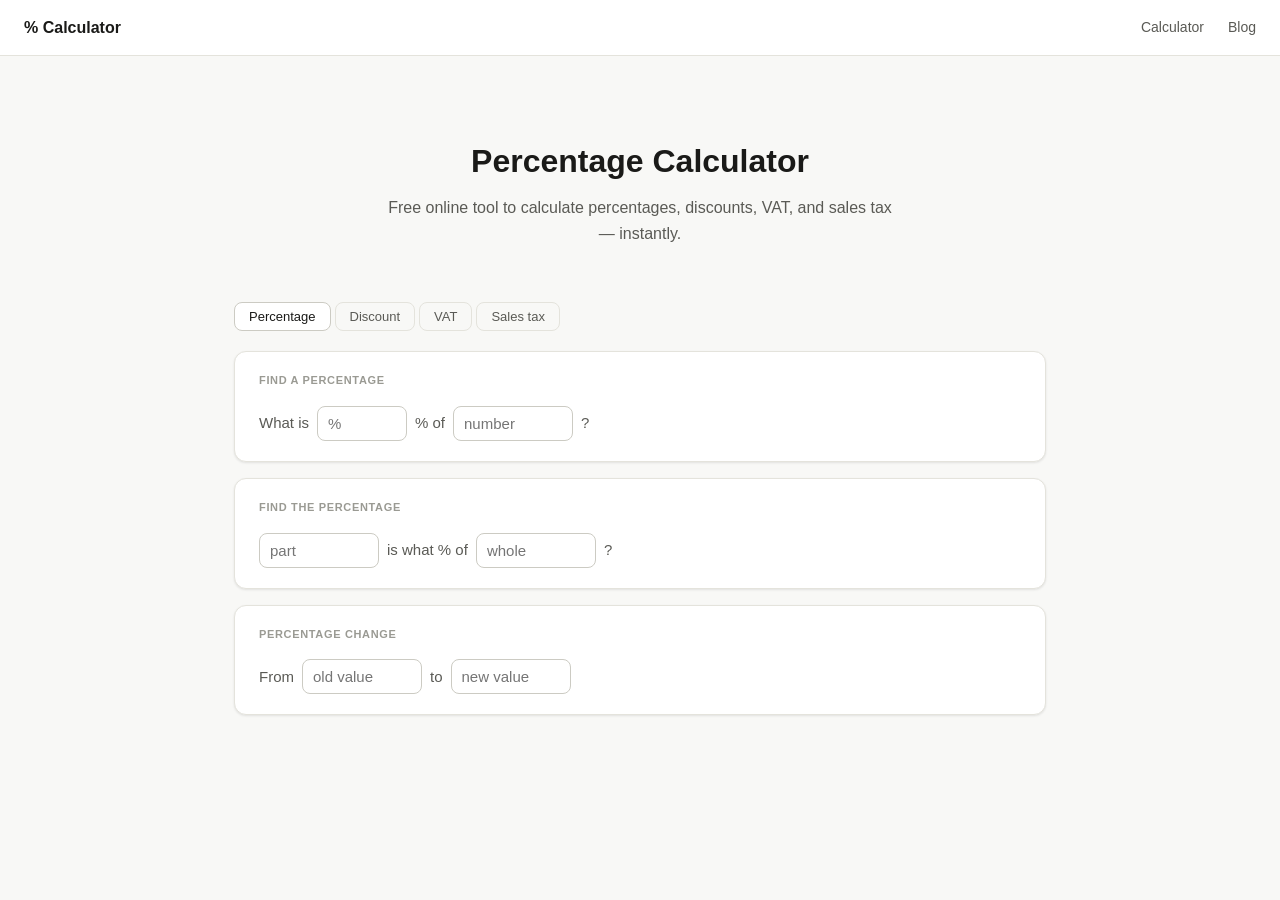
==== index.html @ 093094cc "All claude files uploaded" ====
<!DOCTYPE html>
<html lang="en">
<head>
  <meta charset="UTF-8">
  <meta name="viewport" content="width=device-width, initial-scale=1.0">
  <title>Percentage Calculator — Free Online Calculator</title>
  <meta name="description" content="Free online percentage calculator. Calculate percentages, discounts, VAT, and sales tax instantly. No signup required.">
  <meta property="og:title" content="Percentage Calculator — Free Online Calculator">
  <meta property="og:description" content="Free online percentage calculator. Calculate percentages, discounts, VAT, and sales tax instantly.">
  <meta property="og:url" content="https://kabeersdev.github.io/percentage_calculator/">
  <meta property="og:type" content="website">
  <meta name="robots" content="index, follow">
  <link rel="canonical" href="https://kabeersdev.github.io/percentage_calculator/">
  <link rel="stylesheet" href="assets/style.css">
</head>
<body>

<nav>
  <a class="nav-logo" href="index.html">% Calculator</a>
  <div class="nav-links">
    <a href="index.html">Calculator</a>
    <a href="blog.html">Blog</a>
  </div>
</nav>

<div class="container">
  <div class="hero">
    <h1>Percentage Calculator</h1>
    <p>Free online tool to calculate percentages, discounts, VAT, and sales tax — instantly.</p>
  </div>

  <div class="tabs">
    <button class="tab active" onclick="switchTab('pct',this)">Percentage</button>
    <button class="tab" onclick="switchTab('discount',this)">Discount</button>
    <button class="tab" onclick="switchTab('vat',this)">VAT</button>
    <button class="tab" onclick="switchTab('tax',this)">Sales tax</button>
  </div>

  <!-- PERCENTAGE -->
  <div class="page active" id="page-pct">
    <div class="card">
      <div class="card-title">Find a percentage</div>
      <div style="display:flex;align-items:center;gap:8px;flex-wrap:wrap">
        <span style="color:var(--text-2)">What is</span>
        <input type="number" id="c1-pct" placeholder="%" style="width:90px" oninput="calc1()">
        <span style="color:var(--text-2)">% of</span>
        <input type="number" id="c1-num" placeholder="number" style="width:120px" oninput="calc1()">
        <span style="color:var(--text-2)">?</span>
      </div>
      <div id="c1-result" class="result" style="display:none">
        <span class="result-label" id="c1-label"></span>
        <div style="display:flex;align-items:center;gap:8px">
          <span class="result-value" id="c1-val"></span>
          <button class="copy-btn" onclick="copyEl('c1-val')" title="Copy">⎘</button>
        </div>
      </div>
    </div>
    <div class="card">
      <div class="card-title">Find the percentage</div>
      <div style="display:flex;align-items:center;gap:8px;flex-wrap:wrap">
        <input type="number" id="c2-part" placeholder="part" style="width:120px" oninput="calc2()">
        <span style="color:var(--text-2)">is what % of</span>
        <input type="number" id="c2-whole" placeholder="whole" style="width:120px" oninput="calc2()">
        <span style="color:var(--text-2)">?</span>
      </div>
      <div id="c2-result" class="result success" style="display:none">
        <span class="result-label" id="c2-label"></span>
        <div style="display:flex;align-items:center;gap:8px">
          <span class="result-value" id="c2-val"></span>
          <button class="copy-btn" onclick="copyEl('c2-val')" title="Copy">⎘</button>
        </div>
      </div>
    </div>
    <div class="card">
      <div class="card-title">Percentage change</div>
      <div style="display:flex;align-items:center;gap:8px;flex-wrap:wrap">
        <span style="color:var(--text-2)">From</span>
        <input type="number" id="c3-from" placeholder="old value" style="width:120px" oninput="calc3()">
        <span style="color:var(--text-2)">to</span>
        <input type="number" id="c3-to" placeholder="new value" style="width:120px" oninput="calc3()">
      </div>
      <div id="c3-result" class="result" style="display:none">
        <span class="result-label" id="c3-label"></span>
        <div style="display:flex;align-items:center;gap:8px">
          <span class="result-value" id="c3-val"></span>
          <button class="copy-btn" onclick="copyEl('c3-val')" title="Copy">⎘</button>
        </div>
      </div>
    </div>
  </div>

  <!-- DISCOUNT -->
  <div class="page" id="page-discount">
    <div class="card">
      <div class="card-title">Discount calculator</div>
      <div class="field"><label>Original price</label><input type="number" id="d-orig" placeholder="e.g. 100" oninput="calcDiscount()"></div>
      <div class="field"><label>Discount percentage (%)</label><input type="number" id="d-pct" placeholder="e.g. 20" oninput="calcDiscount()"></div>
      <div id="d-results" style="display:none">
        <div class="results-grid">
          <div class="stat"><div class="stat-label">Discount amount</div><div class="stat-value" id="d-amount"></div></div>
          <div class="stat"><div class="stat-label">Final price</div><div class="stat-value" id="d-final"></div></div>
          <div class="stat"><div class="stat-label">You save</div><div class="stat-value" id="d-save" style="color:var(--success)"></div></div>
          <div class="stat"><div class="stat-label">You pay</div><div class="stat-value" id="d-pay"></div></div>
        </div>
      </div>
    </div>
  </div>

  <!-- VAT -->
  <div class="page" id="page-vat">
    <div class="card">
      <div class="card-title">VAT calculator</div>
      <div class="field">
        <label>Country / region</label>
        <select id="vat-country" onchange="setVatRate()">
          <option value="">Custom rate</option>
          <option value="20">🇬🇧 UK — 20%</option>
          <option value="20">🇫🇷 France — 20%</option>
          <option value="19">🇩🇪 Germany — 19%</option>
          <option value="22">🇮🇹 Italy — 22%</option>
          <option value="21">🇪🇸 Spain — 21%</option>
          <option value="23">🇵🇱 Poland — 23%</option>
          <option value="25">🇸🇪 Sweden — 25%</option>
          <option value="25">🇩🇰 Denmark — 25%</option>
          <option value="25.5">🇫🇮 Finland — 25.5%</option>
          <option value="23">🇮🇪 Ireland — 23%</option>
          <option value="21">🇳🇱 Netherlands — 21%</option>
          <option value="21">🇧🇪 Belgium — 21%</option>
          <option value="24">🇬🇷 Greece — 24%</option>
          <option value="20">🇦🇹 Austria — 20%</option>
          <option value="5">🇦🇪 UAE — 5%</option>
          <option value="18">🇮🇳 India GST — 18%</option>
          <option value="10">🇦🇺 Australia GST — 10%</option>
          <option value="15">🇳🇿 New Zealand GST — 15%</option>
        </select>
      </div>
      <div class="field"><label>VAT rate (%)</label><input type="number" id="vat-rate" placeholder="e.g. 20" oninput="calcVat()"></div>
      <div class="field"><label>Net price (before VAT)</label><input type="number" id="vat-net" placeholder="e.g. 100" oninput="calcVat('net')"></div>
      <div class="field"><label>Gross price (after VAT)</label><input type="number" id="vat-gross" placeholder="e.g. 120" oninput="calcVat('gross')"></div>
      <div id="vat-results" style="display:none">
        <div class="results-grid">
          <div class="stat"><div class="stat-label">Net price</div><div class="stat-value" id="vat-net-out"></div></div>
          <div class="stat"><div class="stat-label">VAT amount</div><div class="stat-value" id="vat-amount"></div></div>
          <div class="stat" style="grid-column:1/-1"><div class="stat-label">Gross price</div><div class="stat-value" id="vat-gross-out"></div></div>
        </div>
      </div>
    </div>
  </div>

  <!-- SALES TAX -->
  <div class="page" id="page-tax">
    <div class="card">
      <div class="card-title">Sales tax calculator</div>
      <div class="field">
        <label>State / region</label>
        <select id="tax-state" onchange="setTaxRate()">
          <option value="">Custom rate</option>
          <option value="0">Alaska — 0%</option>
          <option value="5.6">Arizona — 5.6%</option>
          <option value="6.5">Arkansas — 6.5%</option>
          <option value="7.25">California — 7.25%</option>
          <option value="2.9">Colorado — 2.9%</option>
          <option value="6.35">Connecticut — 6.35%</option>
          <option value="0">Delaware — 0%</option>
          <option value="6">Florida — 6%</option>
          <option value="4">Georgia — 4%</option>
          <option value="6.25">Illinois — 6.25%</option>
          <option value="7">Indiana — 7%</option>
          <option value="6">Iowa — 6%</option>
          <option value="6.5">Kansas — 6.5%</option>
          <option value="6">Kentucky — 6%</option>
          <option value="4.45">Louisiana — 4.45%</option>
          <option value="6">Maryland — 6%</option>
          <option value="6.25">Massachusetts — 6.25%</option>
          <option value="6">Michigan — 6%</option>
          <option value="6.875">Minnesota — 6.875%</option>
          <option value="7">Mississippi — 7%</option>
          <option value="4.225">Missouri — 4.225%</option>
          <option value="0">Montana — 0%</option>
          <option value="5.5">Nebraska — 5.5%</option>
          <option value="6.85">Nevada — 6.85%</option>
          <option value="0">New Hampshire — 0%</option>
          <option value="6.625">New Jersey — 6.625%</option>
          <option value="4">New York — 4%</option>
          <option value="4.75">North Carolina — 4.75%</option>
          <option value="5.75">Ohio — 5.75%</option>
          <option value="4.5">Oklahoma — 4.5%</option>
          <option value="0">Oregon — 0%</option>
          <option value="6">Pennsylvania — 6%</option>
          <option value="7">Rhode Island — 7%</option>
          <option value="6">South Carolina — 6%</option>
          <option value="7">Tennessee — 7%</option>
          <option value="6.25">Texas — 6.25%</option>
          <option value="6.5">Washington — 6.5%</option>
          <option value="5">Wisconsin — 5%</option>
        </select>
      </div>
      <div class="field"><label>Sales tax rate (%)</label><input type="number" id="tax-rate" placeholder="e.g. 8" oninput="calcTax()"></div>
      <div class="field"><label>Pre-tax price</label><input type="number" id="tax-pre" placeholder="e.g. 100" oninput="calcTax('pre')"></div>
      <div class="field"><label>Total price (tax included)</label><input type="number" id="tax-total" placeholder="e.g. 108" oninput="calcTax('total')"></div>
      <div id="tax-results" style="display:none">
        <div class="results-grid">
          <div class="stat"><div class="stat-label">Pre-tax price</div><div class="stat-value" id="tax-pre-out"></div></div>
          <div class="stat"><div class="stat-label">Tax amount</div><div class="stat-value" id="tax-amount"></div></div>
          <div class="stat" style="grid-column:1/-1"><div class="stat-label">Total price</div><div class="stat-value" id="tax-total-out"></div></div>
        </div>
      </div>
    </div>
  </div>
</div>

<div id="toast"></div>

<script>
function switchTab(name, el) {
  document.querySelectorAll('.tab').forEach(t => t.classList.remove('active'));
  document.querySelectorAll('.page').forEach(p => p.classList.remove('active'));
  el.classList.add('active');
  document.getElementById('page-' + name).classList.add('active');
}
function fmt(n) { return parseFloat(n.toFixed(4)).toLocaleString(undefined, {maximumFractionDigits:2}); }
function fmtC(n) { return '$' + fmt(n); }
function copyEl(id) {
  navigator.clipboard.writeText(document.getElementById(id).textContent).catch(()=>{});
  showToast('Copied!');
}
function showToast(msg) {
  const t = document.getElementById('toast');
  t.textContent = msg; t.classList.add('show');
  setTimeout(() => t.classList.remove('show'), 2000);
}
function calc1() {
  const p = parseFloat(document.getElementById('c1-pct').value);
  const n = parseFloat(document.getElementById('c1-num').value);
  const r = document.getElementById('c1-result');
  if (!isNaN(p) && !isNaN(n)) {
    document.getElementById('c1-val').textContent = fmt(p/100*n);
    document.getElementById('c1-label').textContent = p + '% of ' + fmt(n) + ' =';
    r.style.display='flex'; r.className='result';
  } else r.style.display='none';
}
function calc2() {
  const part = parseFloat(document.getElementById('c2-part').value);
  const whole = parseFloat(document.getElementById('c2-whole').value);
  const r = document.getElementById('c2-result');
  if (!isNaN(part) && !isNaN(whole) && whole!==0) {
    document.getElementById('c2-val').textContent = fmt(part/whole*100) + '%';
    document.getElementById('c2-label').textContent = fmt(part) + ' is';
    r.style.display='flex'; r.className='result success';
  } else r.style.display='none';
}
function calc3() {
  const from = parseFloat(document.getElementById('c3-from').value);
  const to = parseFloat(document.getElementById('c3-to').value);
  const r = document.getElementById('c3-result');
  if (!isNaN(from) && !isNaN(to) && from!==0) {
    const ch = (to-from)/Math.abs(from)*100;
    document.getElementById('c3-val').textContent = (ch>=0?'+':'') + fmt(ch) + '%';
    document.getElementById('c3-label').textContent = ch>=0 ? '↑ increase' : '↓ decrease';
    r.style.display='flex'; r.className='result ' + (ch>=0?'success':'warning');
  } else r.style.display='none';
}
function calcDiscount() {
  const orig = parseFloat(document.getElementById('d-orig').value);
  const pct = parseFloat(document.getElementById('d-pct').value);
  const r = document.getElementById('d-results');
  if (!isNaN(orig) && !isNaN(pct)) {
    const disc = orig*pct/100;
    document.getElementById('d-amount').textContent = fmtC(disc);
    document.getElementById('d-final').textContent = fmtC(orig-disc);
    document.getElementById('d-save').textContent = fmtC(disc);
    document.getElementById('d-pay').textContent = fmt(100-pct) + '%';
    r.style.display='block';
  } else r.style.display='none';
}
function setVatRate() {
  const v = document.getElementById('vat-country').value;
  if (v) { document.getElementById('vat-rate').value = v; calcVat(); }
}
function calcVat(src) {
  const rate = parseFloat(document.getElementById('vat-rate').value);
  const net = parseFloat(document.getElementById('vat-net').value);
  const gross = parseFloat(document.getElementById('vat-gross').value);
  const r = document.getElementById('vat-results');
  if (isNaN(rate)) { r.style.display='none'; return; }
  let n, g, vat;
  if (src==='net' && !isNaN(net)) {
    n=net; vat=net*rate/100; g=net+vat;
    document.getElementById('vat-gross').value = parseFloat(g.toFixed(2));
  } else if (src==='gross' && !isNaN(gross)) {
    n=gross/(1+rate/100); vat=gross-n; g=gross;
    document.getElementById('vat-net').value = parseFloat(n.toFixed(2));
  } else if (!isNaN(net)) { n=net; vat=net*rate/100; g=net+vat; }
  else { r.style.display='none'; return; }
  document.getElementById('vat-net-out').textContent = fmtC(n);
  document.getElementById('vat-amount').textContent = fmtC(vat);
  document.getElementById('vat-gross-out').textContent = fmtC(g);
  r.style.display='block';
}
function setTaxRate() {
  const v = document.getElementById('tax-state').value;
  if (v!=='') { document.getElementById('tax-rate').value = v; calcTax(); }
}
function calcTax(src) {
  const rate = parseFloat(document.getElementById('tax-rate').value);
  const pre = parseFloat(document.getElementById('tax-pre').value);
  const total = parseFloat(document.getElementById('tax-total').value);
  const r = document.getElementById('tax-results');
  if (isNaN(rate)) { r.style.display='none'; return; }
  let p, t, tax;
  if (src==='pre' && !isNaN(pre)) {
    p=pre; tax=pre*rate/100; t=pre+tax;
    document.getElementById('tax-total').value = parseFloat(t.toFixed(2));
  } else if (src==='total' && !isNaN(total)) {
    p=total/(1+rate/100); tax=total-p; t=total;
    document.getElementById('tax-pre').value = parseFloat(p.toFixed(2));
  } else if (!isNaN(pre)) { p=pre; tax=pre*rate/100; t=pre+tax; }
  else { r.style.display='none'; return; }
  document.getElementById('tax-pre-out').textContent = fmtC(p);
  document.getElementById('tax-amount').textContent = fmtC(tax);
  document.getElementById('tax-total-out').textContent = fmtC(t);
  r.style.display='block';
}
</script>
</body>
</html>
---- assets/style.css ----
*, *::before, *::after { box-sizing: border-box; margin: 0; padding: 0; }
:root {
  --bg: #f8f8f6;
  --surface: #ffffff;
  --border: #e4e3dc;
  --border-strong: #cccbc3;
  --text: #1a1a18;
  --text-2: #5a5a55;
  --text-3: #9a9a93;
  --accent: #2563eb;
  --accent-bg: #eff6ff;
  --accent-border: #bfdbfe;
  --success: #16a34a;
  --success-bg: #f0fdf4;
  --success-border: #bbf7d0;
  --warning: #b45309;
  --warning-bg: #fffbeb;
  --danger: #dc2626;
  --danger-bg: #fef2f2;
  --radius: 8px;
  --shadow: 0 1px 3px rgba(0,0,0,.06), 0 1px 2px rgba(0,0,0,.04);
}
body { font-family: -apple-system, BlinkMacSystemFont, 'Segoe UI', sans-serif; background: var(--bg); color: var(--text); line-height: 1.6; font-size: 15px; }
a { color: var(--accent); text-decoration: none; }
a:hover { text-decoration: underline; }

nav { background: var(--surface); border-bottom: 1px solid var(--border); padding: 0 1.5rem; display: flex; align-items: center; justify-content: space-between; height: 56px; position: sticky; top: 0; z-index: 10; }
.nav-logo { font-weight: 600; font-size: 16px; color: var(--text); text-decoration: none; }
.nav-links { display: flex; gap: 1.5rem; }
.nav-links a { font-size: 14px; color: var(--text-2); }
.nav-links a:hover { color: var(--text); text-decoration: none; }

.container { max-width: 860px; margin: 0 auto; padding: 2rem 1.5rem; }
.container-wide { max-width: 1100px; margin: 0 auto; padding: 2rem 1.5rem; }

.card { background: var(--surface); border: 1px solid var(--border); border-radius: 12px; padding: 1.25rem 1.5rem; margin-bottom: 1rem; box-shadow: var(--shadow); }
.card-title { font-size: 11px; font-weight: 600; color: var(--text-3); letter-spacing: .06em; text-transform: uppercase; margin-bottom: 1rem; }

.tabs { display: flex; gap: 4px; flex-wrap: wrap; margin-bottom: 1.25rem; }
.tab { padding: 6px 14px; border-radius: var(--radius); border: 1px solid var(--border); background: none; color: var(--text-2); font-size: 13px; cursor: pointer; font-family: inherit; transition: all .12s; }
.tab:hover { background: var(--bg); }
.tab.active { background: var(--surface); border-color: var(--border-strong); color: var(--text); font-weight: 500; }
.page { display: none; }
.page.active { display: block; }

input[type=text], input[type=number], input[type=email], input[type=url], select, textarea {
  width: 100%; padding: 8px 10px; border-radius: var(--radius); border: 1px solid var(--border-strong);
  background: var(--surface); color: var(--text); font-size: 15px; font-family: inherit; outline: none;
}
input:focus, select:focus, textarea:focus { border-color: var(--accent); box-shadow: 0 0 0 3px var(--accent-bg); }
textarea { resize: vertical; min-height: 120px; }
label { display: block; font-size: 13px; color: var(--text-2); margin-bottom: 4px; }
.field { margin-bottom: .875rem; }

.btn { display: inline-flex; align-items: center; gap: 6px; padding: 8px 16px; border-radius: var(--radius); border: 1px solid var(--border-strong); background: var(--surface); color: var(--text); font-size: 14px; font-family: inherit; cursor: pointer; transition: all .12s; font-weight: 500; }
.btn:hover { background: var(--bg); }
.btn-primary { background: var(--accent); color: #fff; border-color: var(--accent); }
.btn-primary:hover { background: #1d4ed8; border-color: #1d4ed8; }
.btn-danger { background: var(--danger-bg); color: var(--danger); border-color: #fecaca; }
.btn-danger:hover { background: #fee2e2; }
.btn-sm { padding: 5px 11px; font-size: 13px; }

.badge { display: inline-block; padding: 2px 8px; border-radius: 99px; font-size: 12px; font-weight: 500; }
.badge-green { background: var(--success-bg); color: var(--success); border: 1px solid var(--success-border); }
.badge-gray { background: var(--bg); color: var(--text-3); border: 1px solid var(--border); }
.badge-blue { background: var(--accent-bg); color: var(--accent); border: 1px solid var(--accent-border); }

.result { margin-top: .75rem; padding: .75rem 1rem; background: var(--accent-bg); border-radius: var(--radius); border: 1px solid var(--accent-border); display: flex; align-items: center; justify-content: space-between; }
.result-label { font-size: 13px; color: var(--accent); }
.result-value { font-size: 22px; font-weight: 600; color: var(--accent); }
.result.success { background: var(--success-bg); border-color: var(--success-border); }
.result.success .result-label, .result.success .result-value { color: var(--success); }
.result.warning { background: var(--warning-bg); border-color: #fde68a; }
.result.warning .result-label, .result.warning .result-value { color: var(--warning); }
.results-grid { display: grid; grid-template-columns: 1fr 1fr; gap: 8px; margin-top: .75rem; }
.stat { background: var(--bg); border: 1px solid var(--border); border-radius: var(--radius); padding: .75rem 1rem; }
.stat-label { font-size: 12px; color: var(--text-3); margin-bottom: 2px; }
.stat-value { font-size: 18px; font-weight: 600; color: var(--text); }
.copy-btn { background: none; border: none; cursor: pointer; color: var(--text-3); font-size: 13px; padding: 2px 6px; border-radius: 4px; }
.copy-btn:hover { background: var(--bg); color: var(--text-2); }

.post-card { background: var(--surface); border: 1px solid var(--border); border-radius: 12px; padding: 1.25rem 1.5rem; margin-bottom: 1rem; transition: box-shadow .15s; }
.post-card:hover { box-shadow: 0 4px 12px rgba(0,0,0,.08); }
.post-card h2 { font-size: 18px; font-weight: 600; margin-bottom: .25rem; }
.post-card .meta { font-size: 13px; color: var(--text-3); margin-bottom: .5rem; }
.post-card p { color: var(--text-2); font-size: 14px; line-height: 1.6; }
.post-card .read-more { font-size: 14px; font-weight: 500; margin-top: .75rem; display: inline-block; }

.post-content h1 { font-size: 28px; font-weight: 700; margin-bottom: .5rem; line-height: 1.3; }
.post-content .post-meta { font-size: 14px; color: var(--text-3); margin-bottom: 2rem; padding-bottom: 1.5rem; border-bottom: 1px solid var(--border); }
.post-body { font-size: 16px; line-height: 1.8; color: var(--text); }
.post-body h2 { font-size: 22px; margin: 2rem 0 .75rem; }
.post-body h3 { font-size: 18px; margin: 1.5rem 0 .5rem; }
.post-body p { margin-bottom: 1rem; }
.post-body ul, .post-body ol { margin: 0 0 1rem 1.5rem; }
.post-body li { margin-bottom: .25rem; }
.post-body img { max-width: 100%; border-radius: var(--radius); margin: 1rem 0; }
.post-body blockquote { border-left: 3px solid var(--border-strong); padding-left: 1rem; color: var(--text-2); margin: 1rem 0; }
.post-body code { background: var(--bg); padding: 2px 6px; border-radius: 4px; font-size: 14px; }

.admin-sidebar { width: 220px; flex-shrink: 0; padding: 1.5rem 0; }
.admin-sidebar .sidebar-label { font-size: 11px; font-weight: 600; color: var(--text-3); letter-spacing: .06em; text-transform: uppercase; padding: 0 12px; margin-bottom: 6px; margin-top: 1rem; }
.admin-sidebar nav a { display: flex; align-items: center; gap: 8px; padding: 8px 12px; border-radius: var(--radius); color: var(--text-2); font-size: 14px; margin-bottom: 2px; }
.admin-sidebar nav a:hover, .admin-sidebar nav a.active { background: var(--accent-bg); color: var(--accent); text-decoration: none; }
.admin-layout { display: flex; gap: 1.5rem; }
.admin-main { flex: 1; min-width: 0; padding: 1.5rem 0; }
.admin-topbar { display: flex; align-items: center; justify-content: space-between; margin-bottom: 1.5rem; }
.admin-topbar h1 { font-size: 20px; font-weight: 600; }

table { width: 100%; border-collapse: collapse; font-size: 14px; }
th { text-align: left; font-size: 12px; font-weight: 600; color: var(--text-3); padding: 8px 12px; border-bottom: 1px solid var(--border); }
td { padding: 10px 12px; border-bottom: 1px solid var(--border); vertical-align: middle; }
tr:last-child td { border-bottom: none; }
tr:hover td { background: var(--bg); }

.editor-toolbar { display: flex; gap: 4px; flex-wrap: wrap; padding: 6px 8px; background: var(--bg); border: 1px solid var(--border-strong); border-bottom: none; border-radius: var(--radius) var(--radius) 0 0; }
.editor-toolbar button { padding: 4px 8px; border: 1px solid transparent; border-radius: 4px; background: none; cursor: pointer; font-size: 13px; color: var(--text-2); font-family: inherit; }
.editor-toolbar button:hover { background: var(--surface); border-color: var(--border); }
.editor-content { border: 1px solid var(--border-strong); border-radius: 0 0 var(--radius) var(--radius); min-height: 280px; padding: 12px; outline: none; font-size: 15px; line-height: 1.7; background: var(--surface); }
.editor-content:focus { border-color: var(--accent); box-shadow: 0 0 0 3px var(--accent-bg); }

.seo-preview { background: var(--surface); border: 1px solid var(--border); border-radius: var(--radius); padding: 1rem; font-size: 13px; }
.seo-preview .seo-url { color: var(--success); margin-bottom: 2px; font-size: 12px; }
.seo-preview .seo-title { color: #1a0dab; font-size: 18px; margin-bottom: 2px; line-height: 1.3; }
.seo-preview .seo-desc { color: #4d5156; line-height: 1.5; }

.hero { text-align: center; padding: 3rem 1rem 2rem; }
.hero h1 { font-size: 32px; font-weight: 700; margin-bottom: .5rem; }
.hero p { color: var(--text-2); font-size: 16px; max-width: 520px; margin: 0 auto 1.5rem; }

#toast { position: fixed; bottom: 1.5rem; right: 1.5rem; background: var(--text); color: #fff; padding: .75rem 1.25rem; border-radius: var(--radius); font-size: 14px; opacity: 0; transition: opacity .25s; pointer-events: none; z-index: 999; }
#toast.show { opacity: 1; }

.modal-bg { display: none; position: fixed; inset: 0; background: rgba(0,0,0,.4); z-index: 100; align-items: center; justify-content: center; }
.modal-bg.open { display: flex; }
.modal { background: var(--surface); border-radius: 12px; padding: 1.5rem; width: 90%; max-width: 480px; }
.modal h2 { font-size: 17px; font-weight: 600; margin-bottom: .5rem; }
.modal p { font-size: 14px; color: var(--text-2); margin-bottom: 1.25rem; }
.modal-actions { display: flex; gap: .5rem; justify-content: flex-end; }

.token-box { background: var(--warning-bg); border: 1px solid #fde68a; border-radius: var(--radius); padding: 1rem; font-size: 14px; color: var(--warning); margin-bottom: 1.5rem; }

@media (max-width: 640px) {
  .admin-layout { flex-direction: column; }
  .admin-sidebar { width: 100%; padding: 1rem 0 0; }
  .results-grid { grid-template-columns: 1fr; }
  .hero h1 { font-size: 24px; }
}
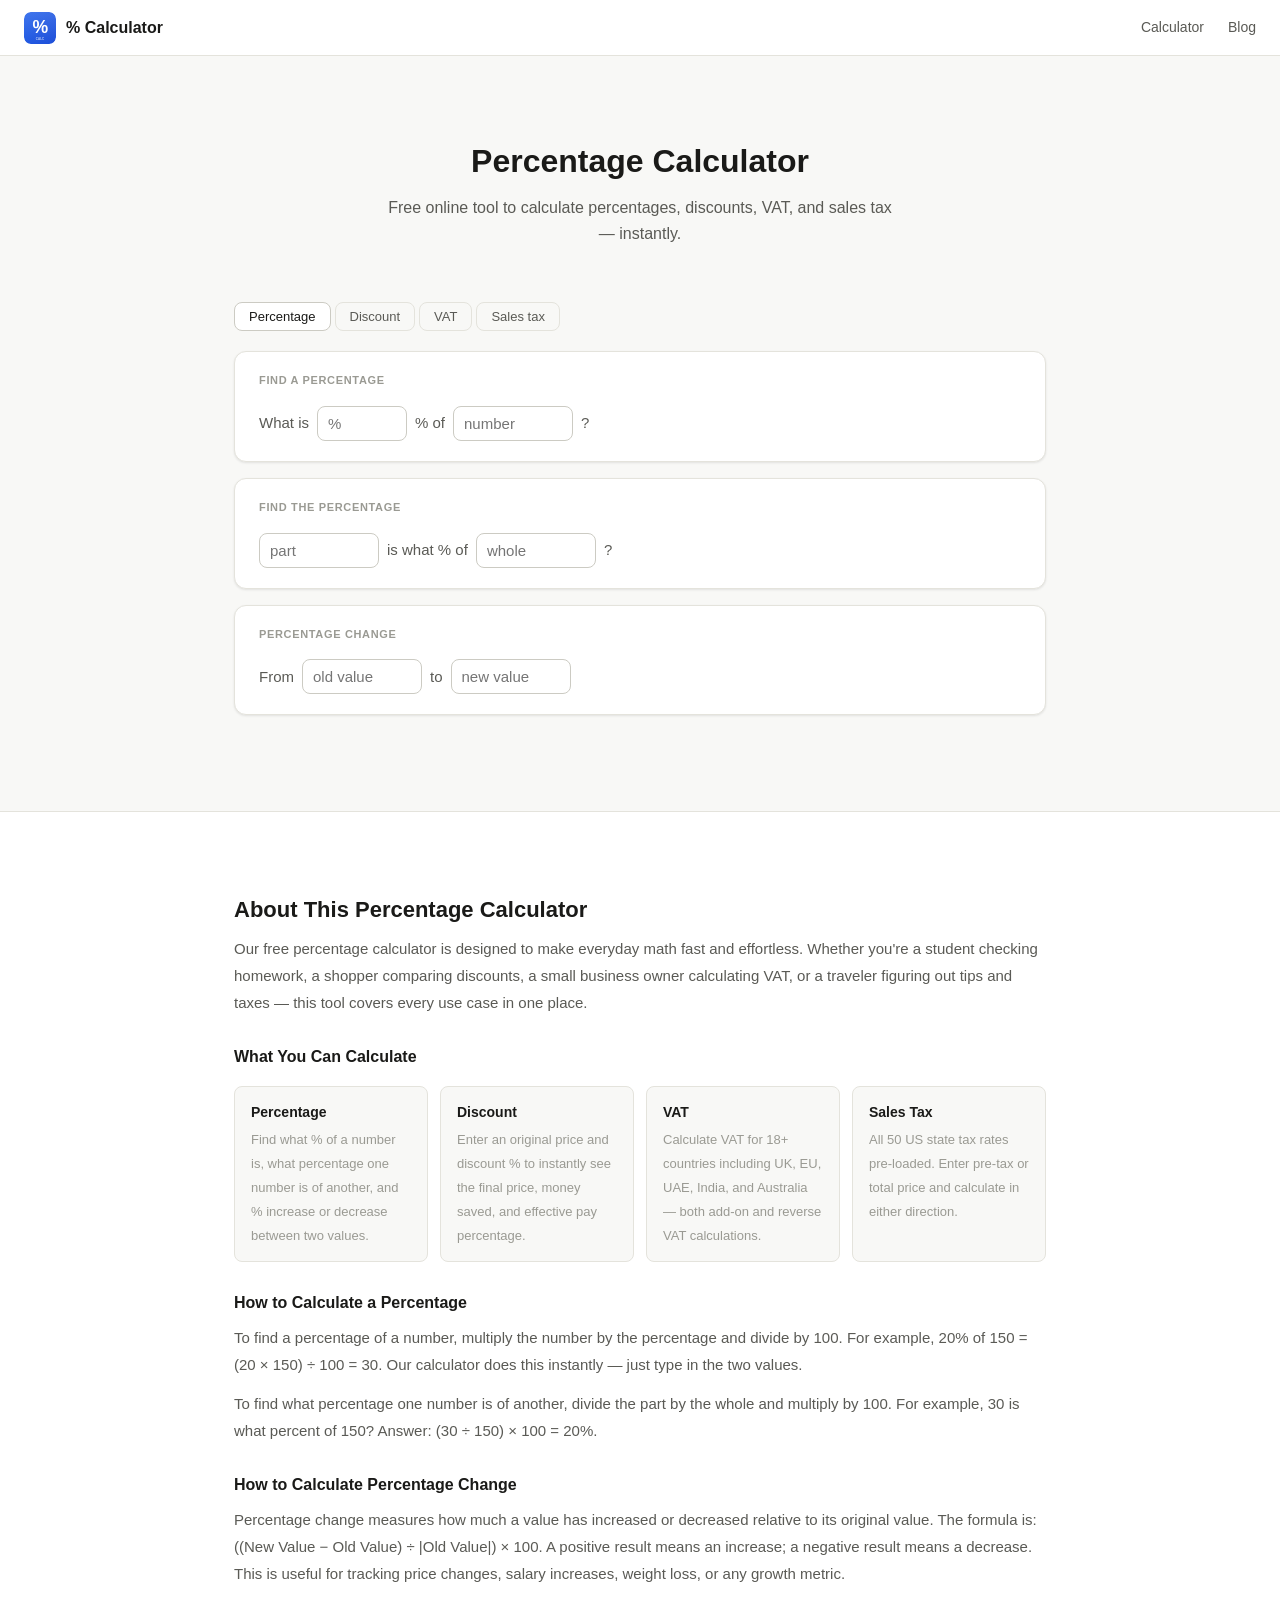
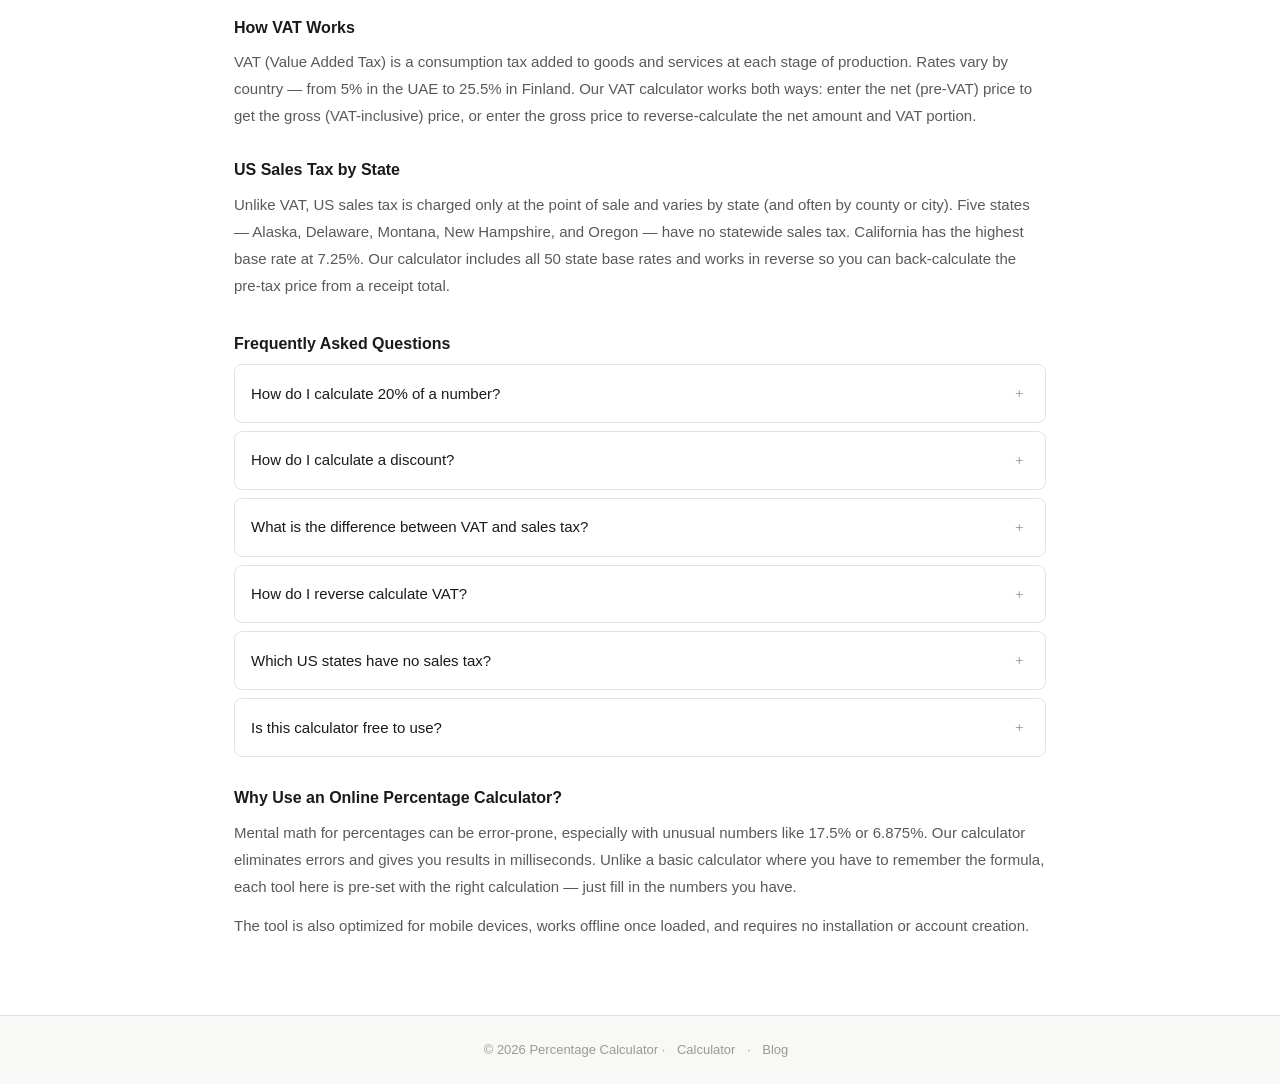
==== commit ff85688d: "New Changes has made to upadte the logo and fav icon and dashboard panel with google analytic and fb" ====
--- a/index.html
+++ b/index.html
@@ -3,20 +3,81 @@
 <head>
   <meta charset="UTF-8">
   <meta name="viewport" content="width=device-width, initial-scale=1.0">
-  <title>Percentage Calculator — Free Online Calculator</title>
-  <meta name="description" content="Free online percentage calculator. Calculate percentages, discounts, VAT, and sales tax instantly. No signup required.">
-  <meta property="og:title" content="Percentage Calculator — Free Online Calculator">
-  <meta property="og:description" content="Free online percentage calculator. Calculate percentages, discounts, VAT, and sales tax instantly.">
+  <title>Percentage Calculator — Free Online Percentage, Discount, VAT & Tax Calculator</title>
+  <meta name="description" content="Free online percentage calculator. Instantly calculate percentages, find discounts, compute VAT for 18+ countries, and calculate US sales tax for all 50 states. No signup needed.">
+  <meta property="og:title" content="Percentage Calculator — Free Online Tool">
+  <meta property="og:description" content="Calculate percentages, discounts, VAT, and sales tax instantly. Free, fast, no signup.">
   <meta property="og:url" content="https://kabeersdev.github.io/percentage_calculator/">
   <meta property="og:type" content="website">
+  <meta property="og:image" content="https://kabeersdev.github.io/percentage_calculator/assets/logo.svg">
+  <meta name="twitter:card" content="summary">
+  <meta name="twitter:title" content="Percentage Calculator — Free Online Tool">
+  <meta name="twitter:description" content="Calculate percentages, discounts, VAT and sales tax instantly.">
   <meta name="robots" content="index, follow">
   <link rel="canonical" href="https://kabeersdev.github.io/percentage_calculator/">
+  <link rel="icon" href="assets/favicon.svg" type="image/svg+xml">
+
+  <!-- GOOGLE ANALYTICS — replace G-XXXXXXXXXX with your ID -->
+  <!--
+  <script async src="https://www.googletagmanager.com/gtag/js?id=G-XXXXXXXXXX"></script>
+  <script>
+    window.dataLayer = window.dataLayer || [];
+    function gtag(){dataLayer.push(arguments);}
+    gtag('js', new Date());
+    gtag('config', 'G-XXXXXXXXXX');
+  </script>
+  -->
+
+  <!-- FACEBOOK PIXEL — replace XXXXXXXXXXXXXXXX with your Pixel ID -->
+  <!--
+  <script>
+    !function(f,b,e,v,n,t,s){if(f.fbq)return;n=f.fbq=function(){n.callMethod?
+    n.callMethod.apply(n,arguments):n.queue.push(arguments)};if(!f._fbq)f._fbq=n;
+    n.push=n;n.loaded=!0;n.version='2.0';n.queue=[];t=b.createElement(e);t.async=!0;
+    t.src=v;s=b.getElementsByTagName(e)[0];s.parentNode.insertBefore(t,s)}(window,
+    document,'script','https://connect.facebook.net/en_US/fbevents.js');
+    fbq('init', 'XXXXXXXXXXXXXXXX');
+    fbq('track', 'PageView');
+  </script>
+  <noscript><img height="1" width="1" style="display:none"
+    src="https://www.facebook.com/tr?id=XXXXXXXXXXXXXXXX&ev=PageView&noscript=1"/></noscript>
+  -->
+
   <link rel="stylesheet" href="assets/style.css">
+  <style>
+    .nav-logo-wrap { display:flex; align-items:center; gap:10px; text-decoration:none; }
+    .nav-logo-wrap img { width:32px; height:32px; border-radius:7px; }
+    .nav-logo-wrap span { font-weight:600; font-size:16px; color:var(--text); }
+    /* SEO FOOTER SECTION */
+    .seo-section { background:var(--surface); border-top:1px solid var(--border); margin-top:3rem; padding:3rem 0 2rem; }
+    .seo-section .container { max-width:860px; }
+    .seo-section h2 { font-size:22px; font-weight:700; margin-bottom:.5rem; }
+    .seo-section h3 { font-size:16px; font-weight:600; margin:1.75rem 0 .5rem; }
+    .seo-section p { color:var(--text-2); font-size:15px; line-height:1.8; margin-bottom:.75rem; }
+    .seo-section ul { color:var(--text-2); font-size:15px; line-height:1.8; margin:0 0 .75rem 1.5rem; }
+    .seo-faq { margin-top:2rem; }
+    .seo-faq details { border:1px solid var(--border); border-radius:var(--radius); margin-bottom:.5rem; overflow:hidden; }
+    .seo-faq summary { padding:.875rem 1rem; font-weight:500; font-size:15px; cursor:pointer; list-style:none; display:flex; justify-content:space-between; align-items:center; }
+    .seo-faq summary::-webkit-details-marker { display:none; }
+    .seo-faq summary::after { content:'﹢'; font-size:18px; color:var(--text-3); }
+    details[open] summary::after { content:'−'; }
+    .seo-faq .faq-body { padding:.125rem 1rem 1rem; color:var(--text-2); font-size:14px; line-height:1.8; }
+    .tool-cards { display:grid; grid-template-columns:repeat(auto-fit,minmax(180px,1fr)); gap:.75rem; margin:1rem 0; }
+    .tool-card { background:var(--bg); border:1px solid var(--border); border-radius:var(--radius); padding:.875rem 1rem; }
+    .tool-card strong { display:block; font-size:14px; margin-bottom:.25rem; }
+    .tool-card span { font-size:13px; color:var(--text-3); }
+    /* SITE FOOTER */
+    .site-footer { background:var(--bg); border-top:1px solid var(--border); padding:1.5rem; text-align:center; font-size:13px; color:var(--text-3); }
+    .site-footer a { color:var(--text-3); margin:0 .5rem; }
+  </style>
 </head>
 <body>
 
 <nav>
-  <a class="nav-logo" href="index.html">% Calculator</a>
+  <a class="nav-logo-wrap" href="index.html">
+    <img src="assets/logo.svg" alt="Percentage Calculator logo">
+    <span>% Calculator</span>
+  </a>
   <div class="nav-links">
     <a href="index.html">Calculator</a>
     <a href="blog.html">Blog</a>
@@ -209,7 +270,99 @@
   </div>
 </div>
 
+<!-- ══ SEO CONTENT SECTION ══════════════════════════════════════════════════ -->
+<div class="seo-section">
+  <div class="container">
+    <h2>About This Percentage Calculator</h2>
+    <p>Our free percentage calculator is designed to make everyday math fast and effortless. Whether you're a student checking homework, a shopper comparing discounts, a small business owner calculating VAT, or a traveler figuring out tips and taxes — this tool covers every use case in one place.</p>
+
+    <h3>What You Can Calculate</h3>
+    <div class="tool-cards">
+      <div class="tool-card"><strong>Percentage</strong><span>Find what % of a number is, what percentage one number is of another, and % increase or decrease between two values.</span></div>
+      <div class="tool-card"><strong>Discount</strong><span>Enter an original price and discount % to instantly see the final price, money saved, and effective pay percentage.</span></div>
+      <div class="tool-card"><strong>VAT</strong><span>Calculate VAT for 18+ countries including UK, EU, UAE, India, and Australia — both add-on and reverse VAT calculations.</span></div>
+      <div class="tool-card"><strong>Sales Tax</strong><span>All 50 US state tax rates pre-loaded. Enter pre-tax or total price and calculate in either direction.</span></div>
+    </div>
+
+    <h3>How to Calculate a Percentage</h3>
+    <p>To find a percentage of a number, multiply the number by the percentage and divide by 100. For example, 20% of 150 = (20 × 150) ÷ 100 = 30. Our calculator does this instantly — just type in the two values.</p>
+    <p>To find what percentage one number is of another, divide the part by the whole and multiply by 100. For example, 30 is what percent of 150? Answer: (30 ÷ 150) × 100 = 20%.</p>
+
+    <h3>How to Calculate Percentage Change</h3>
+    <p>Percentage change measures how much a value has increased or decreased relative to its original value. The formula is: ((New Value − Old Value) ÷ |Old Value|) × 100. A positive result means an increase; a negative result means a decrease. This is useful for tracking price changes, salary increases, weight loss, or any growth metric.</p>
+
+    <h3>How VAT Works</h3>
+    <p>VAT (Value Added Tax) is a consumption tax added to goods and services at each stage of production. Rates vary by country — from 5% in the UAE to 25.5% in Finland. Our VAT calculator works both ways: enter the net (pre-VAT) price to get the gross (VAT-inclusive) price, or enter the gross price to reverse-calculate the net amount and VAT portion.</p>
+
+    <h3>US Sales Tax by State</h3>
+    <p>Unlike VAT, US sales tax is charged only at the point of sale and varies by state (and often by county or city). Five states — Alaska, Delaware, Montana, New Hampshire, and Oregon — have no statewide sales tax. California has the highest base rate at 7.25%. Our calculator includes all 50 state base rates and works in reverse so you can back-calculate the pre-tax price from a receipt total.</p>
+
+    <div class="seo-faq">
+      <h3>Frequently Asked Questions</h3>
+      <details>
+        <summary>How do I calculate 20% of a number?</summary>
+        <div class="faq-body">Multiply the number by 0.20 (or 20 ÷ 100). For example, 20% of 250 = 250 × 0.20 = 50. Use the "Find a percentage" tab above for instant results.</div>
+      </details>
+      <details>
+        <summary>How do I calculate a discount?</summary>
+        <div class="faq-body">Switch to the Discount tab. Enter the original price and the discount percentage. The calculator instantly shows you the amount saved, the final price, and the percentage of the price you actually pay.</div>
+      </details>
+      <details>
+        <summary>What is the difference between VAT and sales tax?</summary>
+        <div class="faq-body">VAT is collected at every stage of the supply chain and is common in Europe, the UK, and many other countries. Sales tax is only charged at the final point of sale and is the system used in the United States. Both are consumption taxes but are calculated and collected differently.</div>
+      </details>
+      <details>
+        <summary>How do I reverse calculate VAT?</summary>
+        <div class="faq-body">To find the price before VAT when you only have the VAT-inclusive price, divide by (1 + VAT rate). For example, if a product costs $120 including 20% VAT: $120 ÷ 1.20 = $100 net price. Use the VAT tab and enter the gross price — it calculates automatically.</div>
+      </details>
+      <details>
+        <summary>Which US states have no sales tax?</summary>
+        <div class="faq-body">Five US states have no statewide sales tax: Alaska, Delaware, Montana, New Hampshire, and Oregon. However, some local jurisdictions in Alaska do charge sales tax.</div>
+      </details>
+      <details>
+        <summary>Is this calculator free to use?</summary>
+        <div class="faq-body">Yes, completely free. No account, no signup, no limits. All calculations happen instantly in your browser.</div>
+      </details>
+    </div>
+
+    <h3>Why Use an Online Percentage Calculator?</h3>
+    <p>Mental math for percentages can be error-prone, especially with unusual numbers like 17.5% or 6.875%. Our calculator eliminates errors and gives you results in milliseconds. Unlike a basic calculator where you have to remember the formula, each tool here is pre-set with the right calculation — just fill in the numbers you have.</p>
+    <p>The tool is also optimized for mobile devices, works offline once loaded, and requires no installation or account creation.</p>
+  </div>
+</div>
+
+<footer class="site-footer">
+  <p>© 2026 Percentage Calculator · <a href="index.html">Calculator</a> · <a href="blog.html">Blog</a></p>
+</footer>
+
 <div id="toast"></div>
+
+<!-- JSON-LD Structured Data for SEO -->
+<script type="application/ld+json">
+{
+  "@context": "https://schema.org",
+  "@type": "WebApplication",
+  "name": "Percentage Calculator",
+  "url": "https://kabeersdev.github.io/percentage_calculator/",
+  "description": "Free online percentage calculator. Calculate percentages, discounts, VAT, and sales tax instantly.",
+  "applicationCategory": "UtilitiesApplication",
+  "operatingSystem": "Any",
+  "offers": { "@type": "Offer", "price": "0", "priceCurrency": "USD" },
+  "featureList": ["Percentage calculator", "Discount calculator", "VAT calculator", "Sales tax calculator"]
+}
+</script>
+<script type="application/ld+json">
+{
+  "@context": "https://schema.org",
+  "@type": "FAQPage",
+  "mainEntity": [
+    { "@type": "Question", "name": "How do I calculate 20% of a number?", "acceptedAnswer": { "@type": "Answer", "text": "Multiply the number by 0.20. For example, 20% of 250 = 250 × 0.20 = 50." } },
+    { "@type": "Question", "name": "How do I reverse calculate VAT?", "acceptedAnswer": { "@type": "Answer", "text": "Divide the VAT-inclusive price by (1 + VAT rate). For example, $120 including 20% VAT: $120 ÷ 1.20 = $100 net price." } },
+    { "@type": "Question", "name": "Which US states have no sales tax?", "acceptedAnswer": { "@type": "Answer", "text": "Alaska, Delaware, Montana, New Hampshire, and Oregon have no statewide sales tax." } },
+    { "@type": "Question", "name": "Is this calculator free?", "acceptedAnswer": { "@type": "Answer", "text": "Yes, completely free with no signup required." } }
+  ]
+}
+</script>
 
 <script>
 function switchTab(name, el) {
--- a/assets/style.css
+++ b/assets/style.css
@@ -145,4 +145,4 @@
   .admin-sidebar { width: 100%; padding: 1rem 0 0; }
   .results-grid { grid-template-columns: 1fr; }
   .hero h1 { font-size: 24px; }
-}
+}
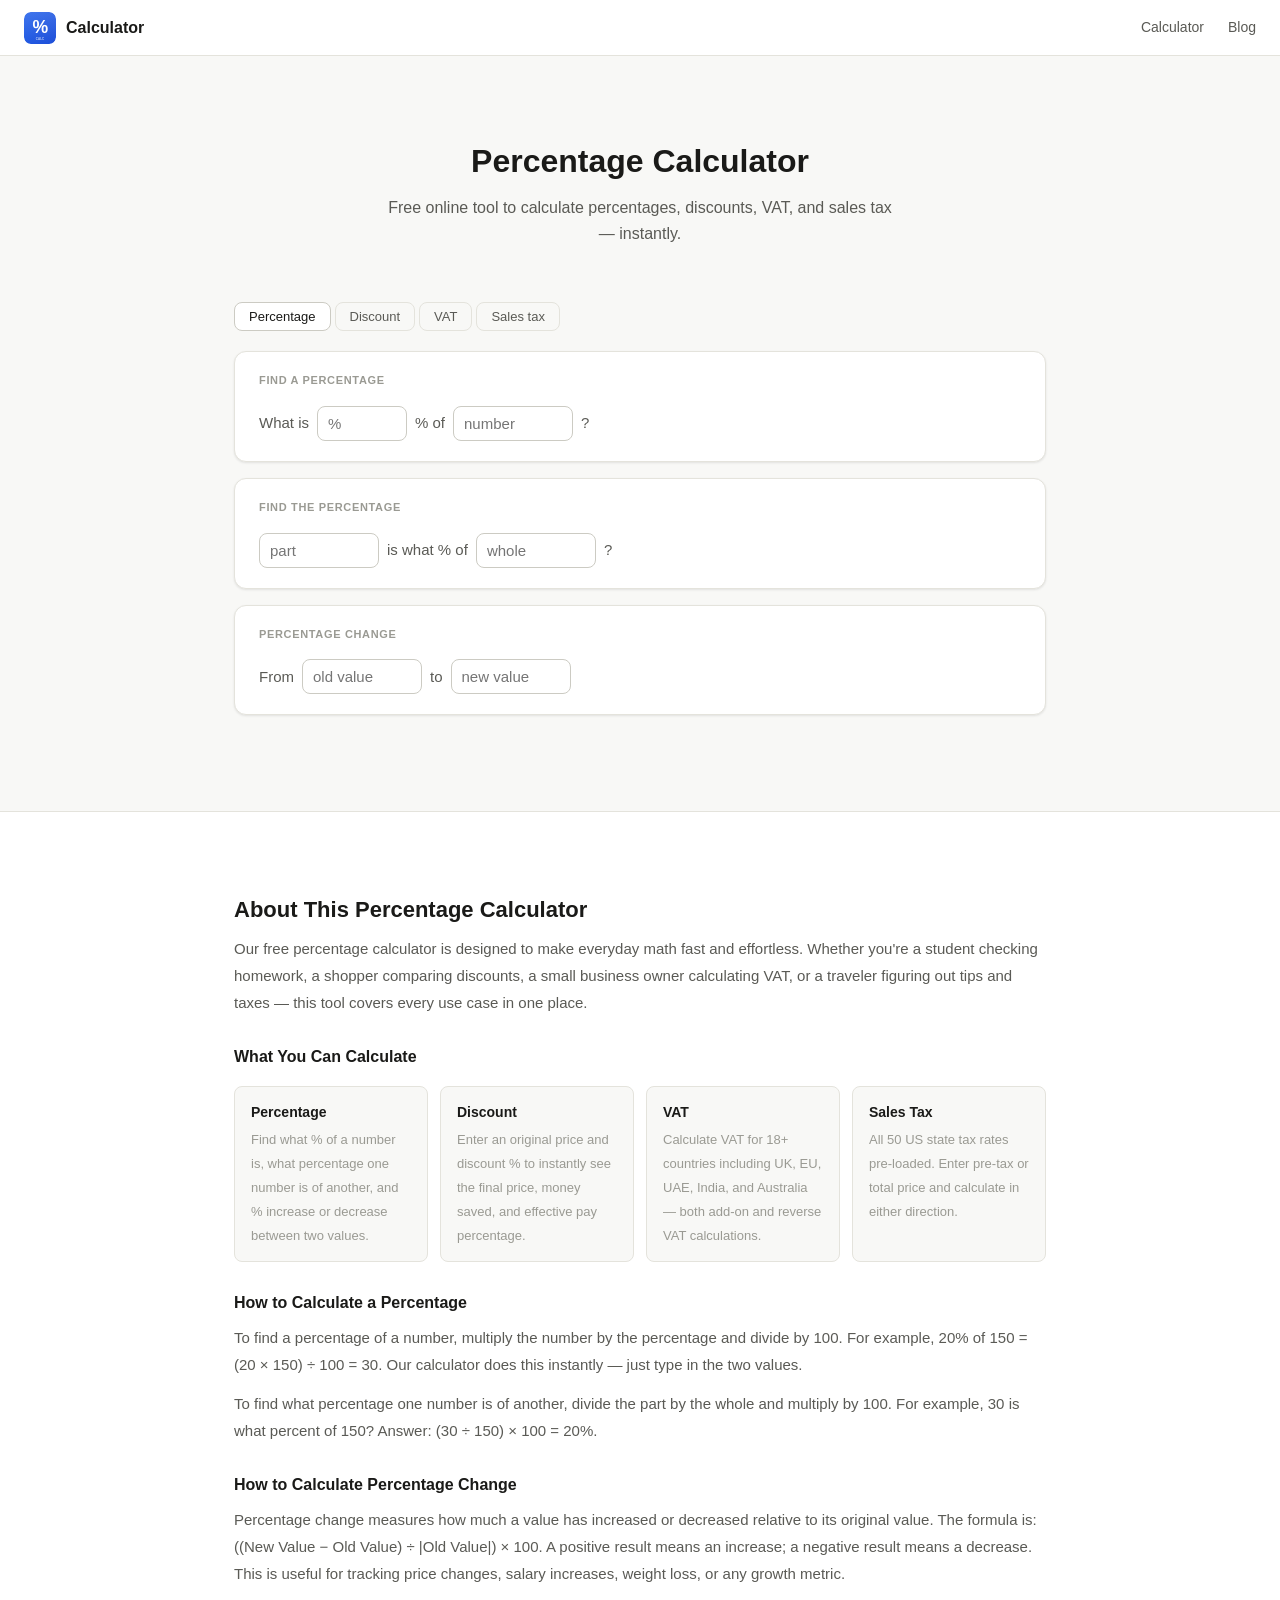
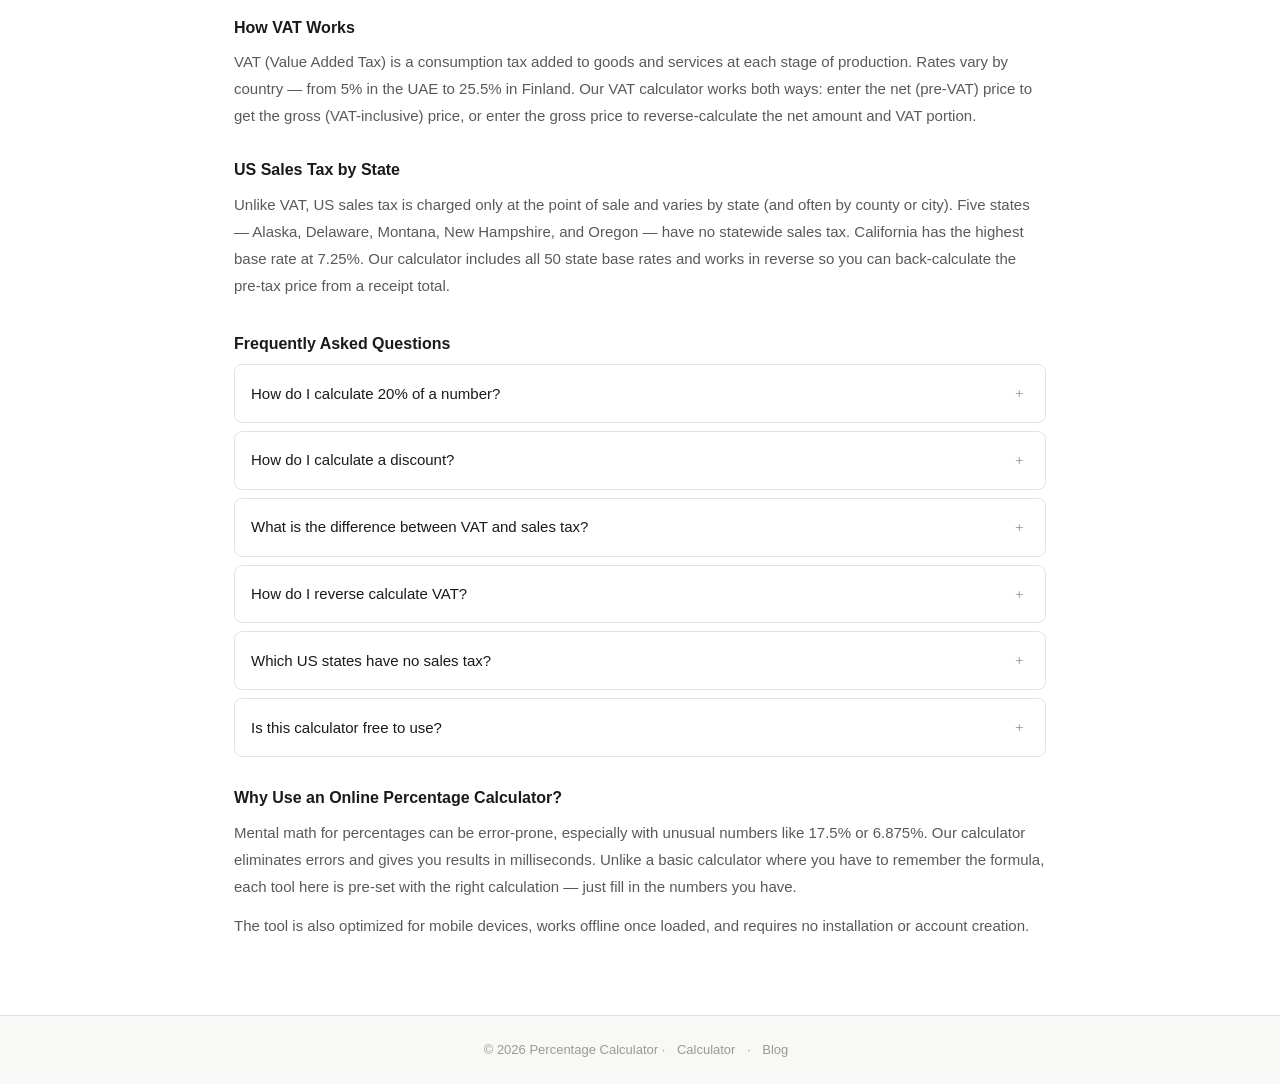
==== commit b11bab4e: "logo" ====
--- a/index.html
+++ b/index.html
@@ -76,7 +76,7 @@
 <nav>
   <a class="nav-logo-wrap" href="index.html">
     <img src="assets/logo.svg" alt="Percentage Calculator logo">
-    <span>% Calculator</span>
+    <span>Calculator</span>
   </a>
   <div class="nav-links">
     <a href="index.html">Calculator</a>
